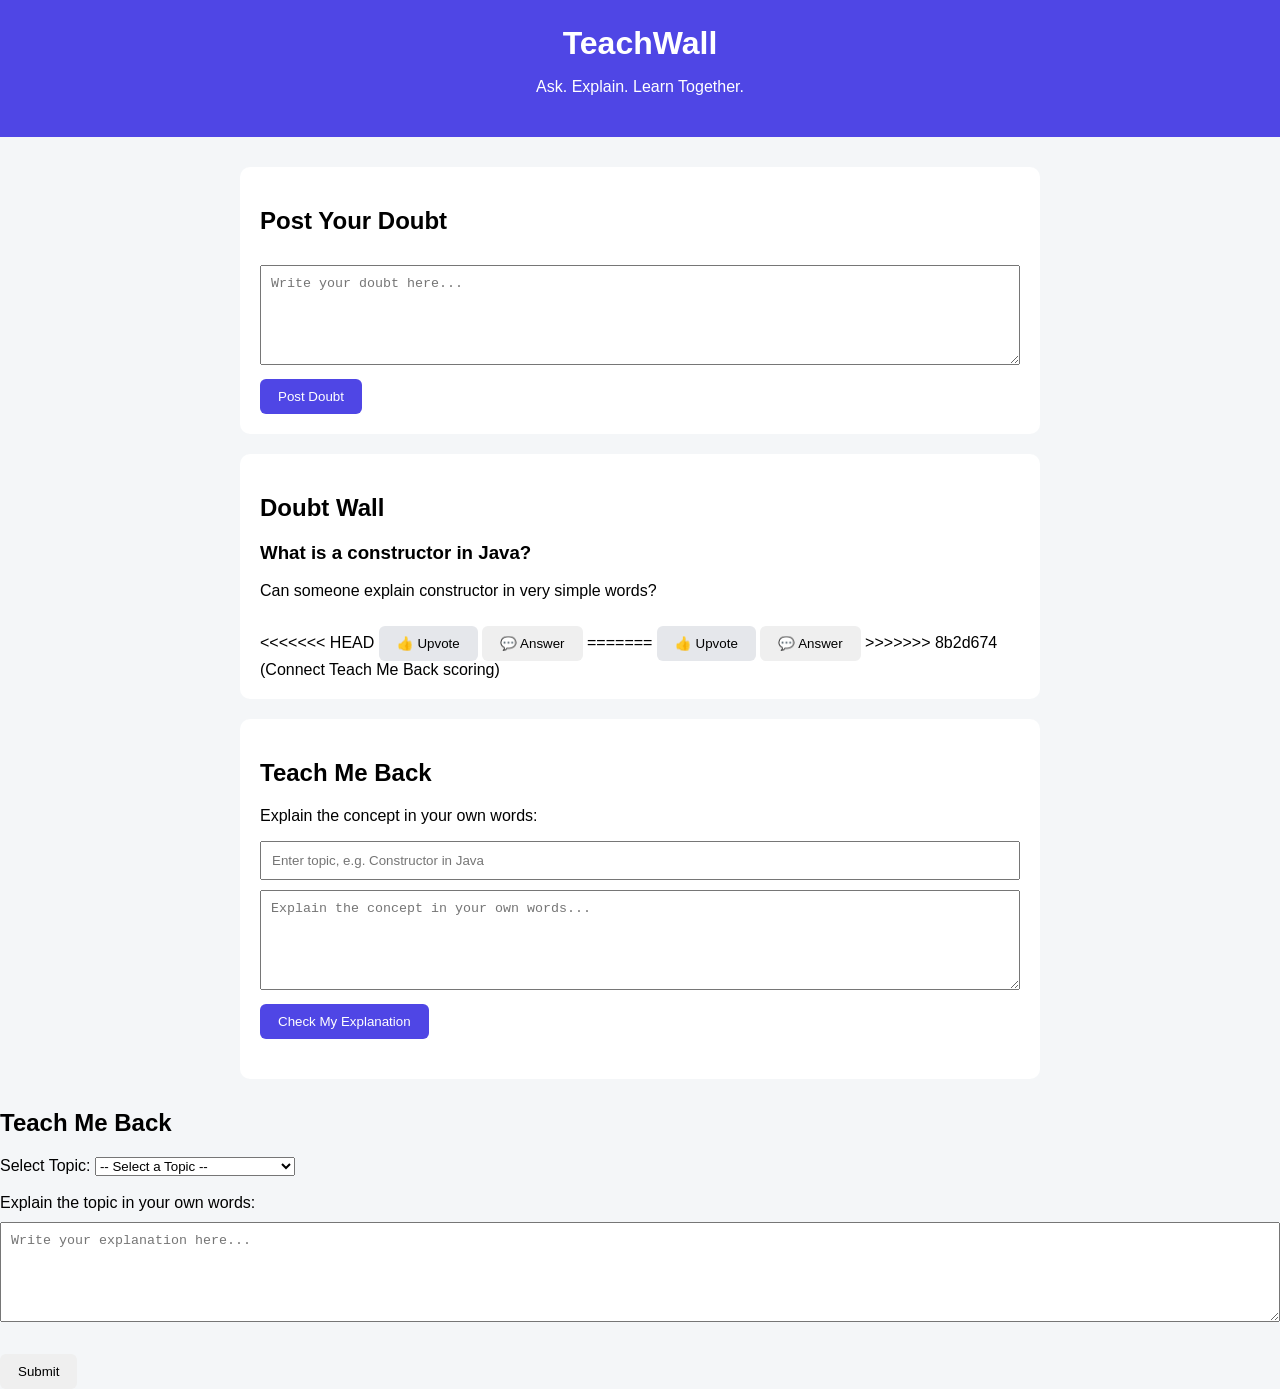
==== index.html @ 350b1da8 "Connect Teach Me Back scoring" ====
<!DOCTYPE html>
<html lang="en">

<head>
    <meta charset="UTF-8">
    <meta name="viewport" content="width=device-width, initial-scale=1.0">

    <title>TeachWall</title>

    <style>
        body {
            font-family: Arial, sans-serif;
            background: #f4f6f8;
            margin: 0;
            padding: 0;
        }

        header {
            background: #4f46e5;
            color: white;
            text-align: center;
            padding: 25px;
        }

        header h1 {
            margin: 0;
        }

        .container {
            width: 80%;
            max-width: 800px;
            margin: 30px auto;
        }

        .card {
            background: white;
            padding: 20px;
            margin-bottom: 20px;
            border-radius: 10px;
        }

        textarea {
            width: 100%;
            height: 100px;
            padding: 10px;
            box-sizing: border-box;
            margin-top: 10px;
        }

        button {
            padding: 10px 18px;
            margin-top: 10px;
            border: none;
            border-radius: 6px;
            cursor: pointer;
        }

        .post-btn {
            background: #4f46e5;
            color: white;
        }

        .upvote {
            background: #e5e7eb;
        }
    </style>
</head>

<body>

    <!-- Header -->
    <header>
        <h1>TeachWall</h1>
        <p>Ask. Explain. Learn Together.</p>
    </header>


    <!-- Main Container -->
    <div class="container">

        <!-- Post Doubt Card -->
        <div class="card">

            <h2>Post Your Doubt</h2>

            <textarea
                placeholder="Write your doubt here..."
            ></textarea>

            <br>

            <button class="post-btn">
                Post Doubt
            </button>

        </div>


        <!-- Doubt Wall -->
        <div class="card">

            <h2>Doubt Wall</h2>

            <h3>What is a constructor in Java?</h3>

            <p>
                Can someone explain constructor in very simple words?
            </p>

<<<<<<< HEAD
            <button class="upvote">👍 Upvote</button>
            <button class="answer-btn">💬 Answer</button>
=======
            <button class="upvote">
                👍 Upvote
            </button>

            <button>
                💬 Answer
            </button>

>>>>>>> 8b2d674 (Connect Teach Me Back scoring)
        </div>
<!-- Teach Me Back -->
        <div class="card">

            <h2>Teach Me Back</h2>

            <p>Explain the concept in your own words:</p>

            <input
                type="text"
                id="topicInput"
                placeholder="Enter topic, e.g. Constructor in Java"
                style="width: 100%; padding: 10px; box-sizing: border-box;"
            >

            <textarea
                id="explanationInput"
                placeholder="Explain the concept in your own words..."
            ></textarea>

            <button class="post-btn" id="checkExplanation">
                Check My Explanation
            </button>

            <div id="scoreResult" style="margin-top: 20px;"></div>

        </div>
    </div>


    <!-- JavaScript -->
    <script>

        // Get HTML elements
        const textarea = document.querySelector("textarea");
        const postButton = document.querySelector(".post-btn");
        const container = document.querySelector(".container");


        // When Post Doubt button is clicked
        postButton.addEventListener("click", function () {

            // Get doubt text
            const doubt = textarea.value.trim();


            // Check if doubt is empty
            if (doubt === "") {

                alert("Please write your doubt first!");

                return;
            }


            // Send doubt to backend
            fetch("http://localhost:5000/api/posts", {

                method: "POST",

                headers: {
                    "Content-Type": "application/json"
                },

                body: JSON.stringify({

                    title: doubt,

                    description: doubt,

                    subject: "General",

                    author: "Student"

                })

            })


            // Convert backend response to JSON
            .then(response => response.json())


            // When backend responds
            .then(data => {

                console.log("Backend response:", data);


                // Create new doubt card
                const newCard = document.createElement("div");

                newCard.className = "card";


                // Put doubt inside card
                newCard.innerHTML = `

                    <h3>${doubt}</h3>

                    <p>
                        Can someone explain this in very simple words?
                    </p>

                    <button class="upvote">
                        👍 Upvote
                    </button>

                    <button>
                        💬 Answer
                    </button>

                `;


                // Add new card to page
                container.appendChild(newCard);


                // Clear textarea
                textarea.value = "";


                // Success message
                alert("Doubt posted successfully!");

            })


            // If something goes wrong
            .catch(error => {

                console.error("Error:", error);

                alert("Something went wrong!");

            });

        });

    
    // Teach Me Back scoring

const topicInput = document.getElementById("topicInput");
const explanationInput = document.getElementById("explanationInput");
const checkExplanation = document.getElementById("checkExplanation");
const scoreResult = document.getElementById("scoreResult");

checkExplanation.addEventListener("click", function () {

    const topic = topicInput.value.trim();
    const explanation = explanationInput.value.trim();

    if (topic === "" || explanation === "") {
        alert("Please enter topic and explanation!");
        return;
    }

    fetch("http://localhost:5000/api/teachback", {
        method: "POST",
        headers: {
            "Content-Type": "application/json"
        },
        body: JSON.stringify({
            topic: topic,
            text: explanation
        })
    })
    .then(response => response.json())
    .then(data => {

    newCard.innerHTML = `
        <h3>${doubt}</h3>
        <p>Can someone explain this in very simple words?</p>
        <button class="upvote">👍 Upvote</button>
        <button class="answer-btn">💬 Answer</button>
    `;

    container.appendChild(newCard);
    const upvoteButton = newCard.querySelector(".upvote");
let votes = 0;

upvoteButton.addEventListener("click", function () {
    votes++;
    upvoteButton.innerText = "👍 Upvote " + votes;
});

    })
    .catch(error => {

        console.error("Error:", error);

        scoreResult.innerHTML = `
            <p style="color:red;">
                Unable to check explanation. Please make sure backend is running.
            </p>
        `;

    });

});
container.addEventListener("click", function (event) {
    if (event.target.classList.contains("answer-btn")) {

        const answerBox = document.createElement("textarea");
        answerBox.placeholder = "Write your answer here...";

        const submitAnswer = document.createElement("button");
        submitAnswer.innerText = "Submit Answer";

        event.target.parentElement.appendChild(answerBox);

        submitAnswer.addEventListener("click", function () {
            const answer = answerBox.value.trim();

            if (answer !== "") {
                const answerText = document.createElement("p");
                answerText.innerText = "Answer: " + answer;

                event.target.parentElement.appendChild(answerText);

                answerBox.remove();
                submitAnswer.remove();
            }
        });
    }
});
</script>

<section id="teach-me-back">
    <h2>Teach Me Back</h2>

    <label for="topic">Select Topic:</label>

    <select id="topic">
        <option value="">-- Select a Topic --</option>
        <option value="data-structures">Data Structures</option>
        <option value="ai">Artificial Intelligence</option>
        <option value="oops">Object Oriented Programming</option>
        <option value="dbms">DBMS</option>
    </select>

    <br><br>

    <label for="explanation">Explain the topic in your own words:</label>

    <br>

    <textarea id="explanation"
              rows="8"
              cols="50"
              placeholder="Write your explanation here..."></textarea>

    <br><br>

    <button onclick="submitExplanation()">Submit</button>

    <div id="result" style="display:none;">
        <h3>Result</h3>
        <p id="score"></p>

        <h3>Feedback</h3>
        <p id="feedback"></p>
    </div>

</section>

</body>

</html>
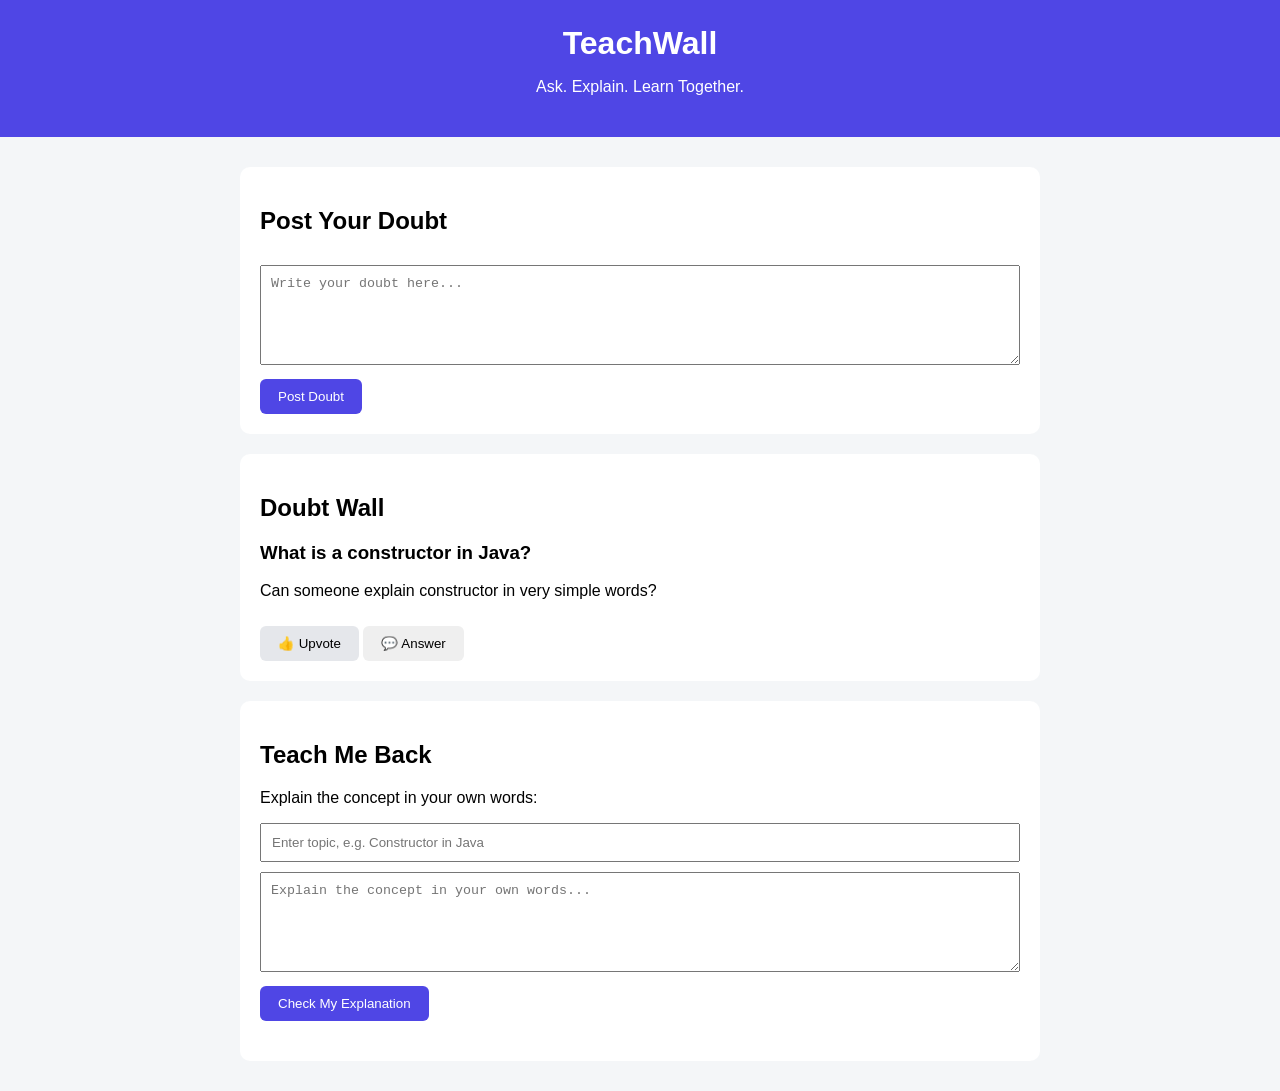
==== commit cf08f1b5: "Update Teach Me Back scoring" ====
--- a/index.html
+++ b/index.html
@@ -107,19 +107,8 @@
                 Can someone explain constructor in very simple words?
             </p>
 
-<<<<<<< HEAD
             <button class="upvote">👍 Upvote</button>
             <button class="answer-btn">💬 Answer</button>
-=======
-            <button class="upvote">
-                👍 Upvote
-            </button>
-
-            <button>
-                💬 Answer
-            </button>
-
->>>>>>> 8b2d674 (Connect Teach Me Back scoring)
         </div>
 <!-- Teach Me Back -->
         <div class="card">
@@ -290,22 +279,18 @@
     })
     .then(response => response.json())
     .then(data => {
-
-    newCard.innerHTML = `
-        <h3>${doubt}</h3>
-        <p>Can someone explain this in very simple words?</p>
-        <button class="upvote">👍 Upvote</button>
-        <button class="answer-btn">💬 Answer</button>
-    `;
-
-    container.appendChild(newCard);
-    const upvoteButton = newCard.querySelector(".upvote");
-let votes = 0;
-
-upvoteButton.addEventListener("click", function () {
-    votes++;
-    upvoteButton.innerText = "👍 Upvote " + votes;
-});
+        scoreResult.innerHTML = `
+    <h3>Result</h3>
+    <p><strong>Score:</strong> ${data.score}</p>
+    <p><strong>Level:</strong> ${data.level}</p>
+    <p><strong>Feedback:</strong> ${data.feedback}</p>
+`;
+
+    
+        
+    
+
+    
 
     })
     .catch(error => {
@@ -349,43 +334,8 @@
 });
 </script>
 
-<section id="teach-me-back">
-    <h2>Teach Me Back</h2>
-
-    <label for="topic">Select Topic:</label>
-
-    <select id="topic">
-        <option value="">-- Select a Topic --</option>
-        <option value="data-structures">Data Structures</option>
-        <option value="ai">Artificial Intelligence</option>
-        <option value="oops">Object Oriented Programming</option>
-        <option value="dbms">DBMS</option>
-    </select>
-
-    <br><br>
-
-    <label for="explanation">Explain the topic in your own words:</label>
-
-    <br>
-
-    <textarea id="explanation"
-              rows="8"
-              cols="50"
-              placeholder="Write your explanation here..."></textarea>
-
-    <br><br>
-
-    <button onclick="submitExplanation()">Submit</button>
-
-    <div id="result" style="display:none;">
-        <h3>Result</h3>
-        <p id="score"></p>
-
-        <h3>Feedback</h3>
-        <p id="feedback"></p>
-    </div>
-
-</section>
+
+
 
 </body>
 
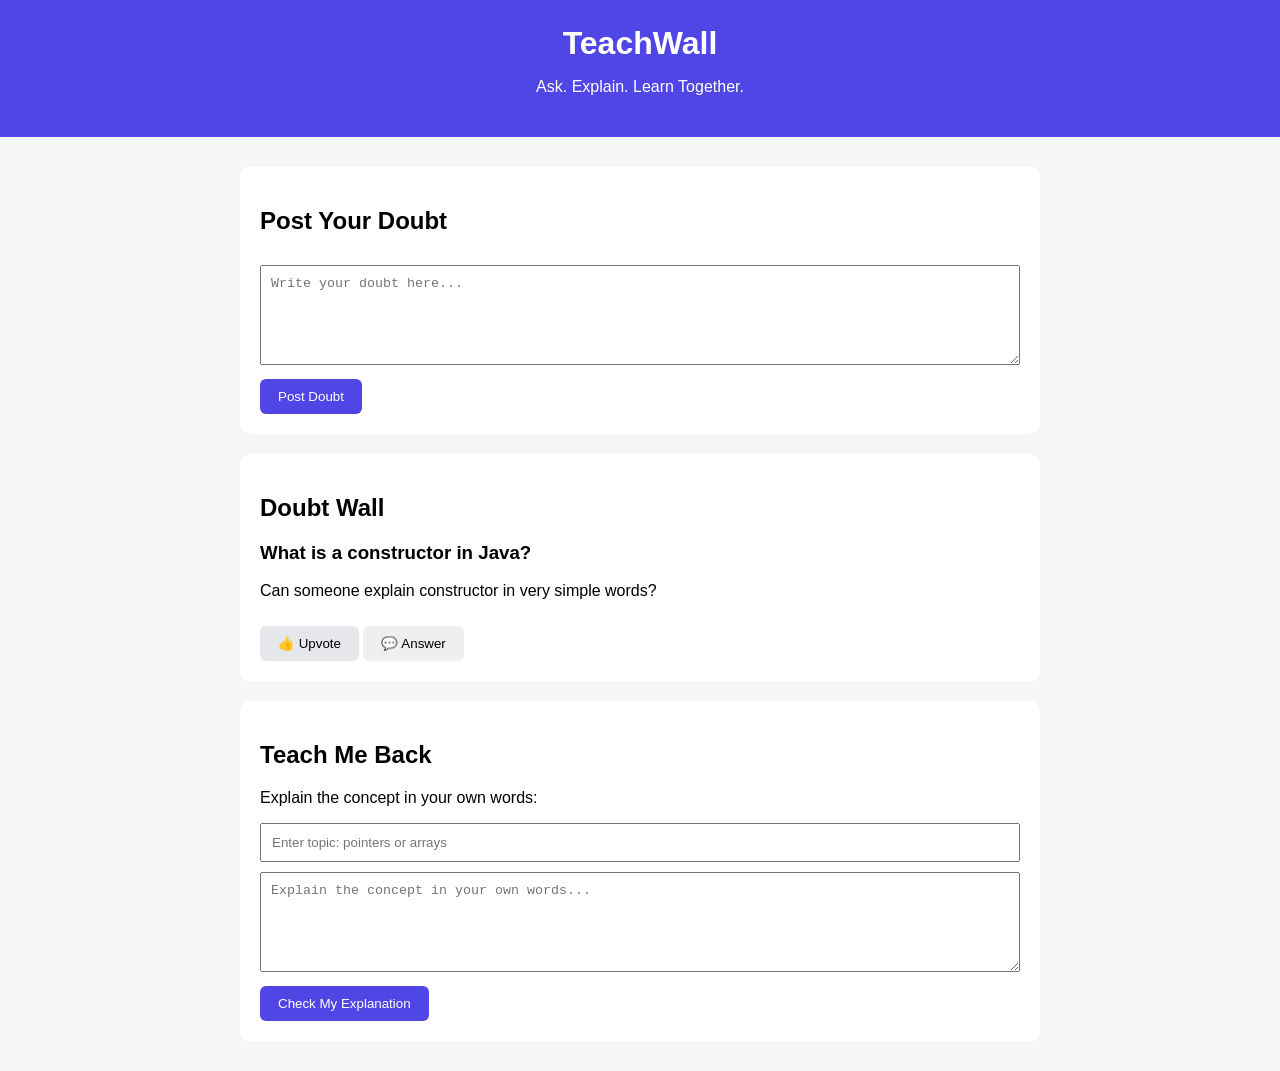
==== commit b2147b18: "Prepare Teach Me Back for deployment" ====
--- a/index.html
+++ b/index.html
@@ -63,6 +63,80 @@
         .upvote {
             background: #e5e7eb;
         }
+
+        .result-panel {
+            display: none;
+            margin-top: 22px;
+            padding: 20px;
+            border: 1px solid #dbe3f0;
+            border-radius: 14px;
+            background: linear-gradient(135deg, #f8fbff, #eef4ff);
+            box-shadow: 0 8px 24px rgba(30, 64, 175, 0.08);
+        }
+
+        .result-panel.visible {
+            display: block;
+            animation: result-enter 0.3s ease-out;
+        }
+
+        .result-label {
+            margin: 0 0 8px;
+            color: #4f46e5;
+            font-size: 0.78rem;
+            font-weight: 700;
+            letter-spacing: 0.08em;
+            text-transform: uppercase;
+        }
+
+        .result-panel h3 {
+            margin: 0;
+            color: #172554;
+        }
+
+        .score-summary {
+            display: flex;
+            align-items: center;
+            gap: 14px;
+            margin: 14px 0 4px;
+        }
+
+        .score-value {
+            color: #172554;
+            font-size: 1.25rem;
+            font-weight: 700;
+        }
+
+        .star-rating {
+            color: #f59e0b;
+            font-size: 1.4rem;
+            letter-spacing: 0.08em;
+        }
+
+        .star-rating .empty-star {
+            color: #cbd5e1;
+        }
+
+        .result-panel p {
+            margin: 12px 0 0;
+            color: #334155;
+            line-height: 1.7;
+            white-space: pre-wrap;
+        }
+
+        .result-panel.error {
+            border-color: #fecaca;
+            background: #fff7f7;
+        }
+
+        .result-panel.error .result-label,
+        .result-panel.error p {
+            color: #b91c1c;
+        }
+
+        @keyframes result-enter {
+            from { opacity: 0; transform: translateY(8px); }
+            to { opacity: 1; transform: translateY(0); }
+        }
     </style>
 </head>
 
@@ -120,20 +194,27 @@
             <input
                 type="text"
                 id="topicInput"
-                placeholder="Enter topic, e.g. Constructor in Java"
+                placeholder="Enter topic: pointers or arrays"
                 style="width: 100%; padding: 10px; box-sizing: border-box;"
             >
 
-            <textarea
-                id="explanationInput"
-                placeholder="Explain the concept in your own words..."
-            ></textarea>
+          
+    
+    <textarea
+    id="explanationInput"
+    placeholder="Explain the concept in your own words..."
+    onpaste="return false"
+    oncopy="return false"
+    oncut="return false"
+    oncontextmenu="return false"
+    onkeydown="if ((event.ctrlKey || event.metaKey) && ['v','c','x'].includes(event.key.toLowerCase())) event.preventDefault();">
+</textarea>
 
             <button class="post-btn" id="checkExplanation">
                 Check My Explanation
             </button>
 
-            <div id="scoreResult" style="margin-top: 20px;"></div>
+            <div id="scoreResult" class="result-panel" aria-live="polite"></div>
 
         </div>
     </div>
@@ -165,7 +246,7 @@
 
 
             // Send doubt to backend
-            fetch("http://localhost:5000/api/posts", {
+            fetch("/api/posts", {
 
                 method: "POST",
 
@@ -257,7 +338,54 @@
 const checkExplanation = document.getElementById("checkExplanation");
 const scoreResult = document.getElementById("scoreResult");
 
-checkExplanation.addEventListener("click", function () {
+    async function sendMessage(message) {
+        const response = await fetch("https://thekartik7.runasp.net/api/Chat", {
+            method: "POST",
+            headers: {
+                "accept": "text/plain",
+                "Content-Type": "application/json"
+            },
+            body: JSON.stringify({
+                message: `${message}\nValidate this Answer.`
+            })
+        });
+
+        if (!response.ok) {
+            throw new Error(`HTTP error: ${response.status}`);
+        }
+
+        const result = await response.text();
+
+        try {
+            const data = JSON.parse(result);
+            return data.reply || result;
+        } catch {
+            return result;
+        }
+    }
+
+    async function getScore(topic, explanation) {
+        const response = await fetch("/api/teachback", {
+            method: "POST",
+            headers: {
+                "Content-Type": "application/json"
+            },
+            body: JSON.stringify({
+                topic: topic,
+                text: explanation
+            })
+        });
+
+        if (!response.ok) {
+            throw new Error(`Score error: ${response.status}`);
+        }
+
+        const score = await response.json();
+
+        return typeof score.score === "number" ? score : null;
+    }
+
+    checkExplanation.addEventListener("click", async function () {
 
     const topic = topicInput.value.trim();
     const explanation = explanationInput.value.trim();
@@ -267,43 +395,67 @@
         return;
     }
 
-    fetch("http://localhost:5000/api/teachback", {
-        method: "POST",
-        headers: {
-            "Content-Type": "application/json"
-        },
-        body: JSON.stringify({
-            topic: topic,
-            text: explanation
-        })
-    })
-    .then(response => response.json())
-    .then(data => {
+    checkExplanation.disabled = true;
+    checkExplanation.textContent = "Checking...";
+    scoreResult.className = "result-panel visible";
+    scoreResult.innerHTML = `
+        <p class="result-label">Reviewing your explanation</p>
+        <p>Comparing your answer with the key ideas...</p>
+    `;
+
+    try {
+        const [chatResponse, scoreResponse] = await Promise.allSettled([
+            sendMessage(`Topic: ${topic}\nExplanation: ${explanation}`),
+            getScore(topic, explanation)
+        ]);
+
+        if (scoreResponse.status === "rejected") {
+            console.error("Local scoring error:", scoreResponse.reason);
+        }
+
+        const score = scoreResponse.status === "fulfilled" ? scoreResponse.value : null;
+        const scoreMarkup = score
+            ? (() => {
+                const filledStars = Math.round(score.score / 20);
+                const stars = "★".repeat(filledStars) + "☆".repeat(5 - filledStars);
+                return `
+                    <div class="score-summary">
+                        <span class="score-value">${score.score}/100</span>
+                        <span class="star-rating" aria-label="${filledStars} out of 5 stars">
+                            ${stars.slice(0, filledStars)}<span class="empty-star">${stars.slice(filledStars)}</span>
+                        </span>
+                    </div>
+                    <p><strong>${score.level}</strong></p>
+                    <p>${score.feedback}</p>
+                `;
+            })()
+            : "";
+
+        scoreResult.className = "result-panel visible";
         scoreResult.innerHTML = `
-    <h3>Result</h3>
-    <p><strong>Score:</strong> ${data.score}</p>
-    <p><strong>Level:</strong> ${data.level}</p>
-    <p><strong>Feedback:</strong> ${data.feedback}</p>
-`;
-
-    
-        
-    
-
-    
-
-    })
-    .catch(error => {
+            <p class="result-label">Teach Me Back</p>
+            <h3>Your result</h3>
+            ${scoreMarkup}
+        `;
+        if (chatResponse.status === "fulfilled") {
+            const resultText = document.createElement("p");
+            resultText.textContent = chatResponse.value;
+            scoreResult.appendChild(resultText);
+        }
+    } catch (error) {
 
         console.error("Error:", error);
 
+        scoreResult.className = "result-panel visible error";
         scoreResult.innerHTML = `
-            <p style="color:red;">
-                Unable to check explanation. Please make sure backend is running.
-            </p>
+            <p class="result-label">Something went wrong</p>
+            <p>${error.message}</p>
         `;
-
-    });
+    } finally {
+        checkExplanation.disabled = false;
+        checkExplanation.textContent = "Check My Explanation";
+    }
+
 
 });
 container.addEventListener("click", function (event) {
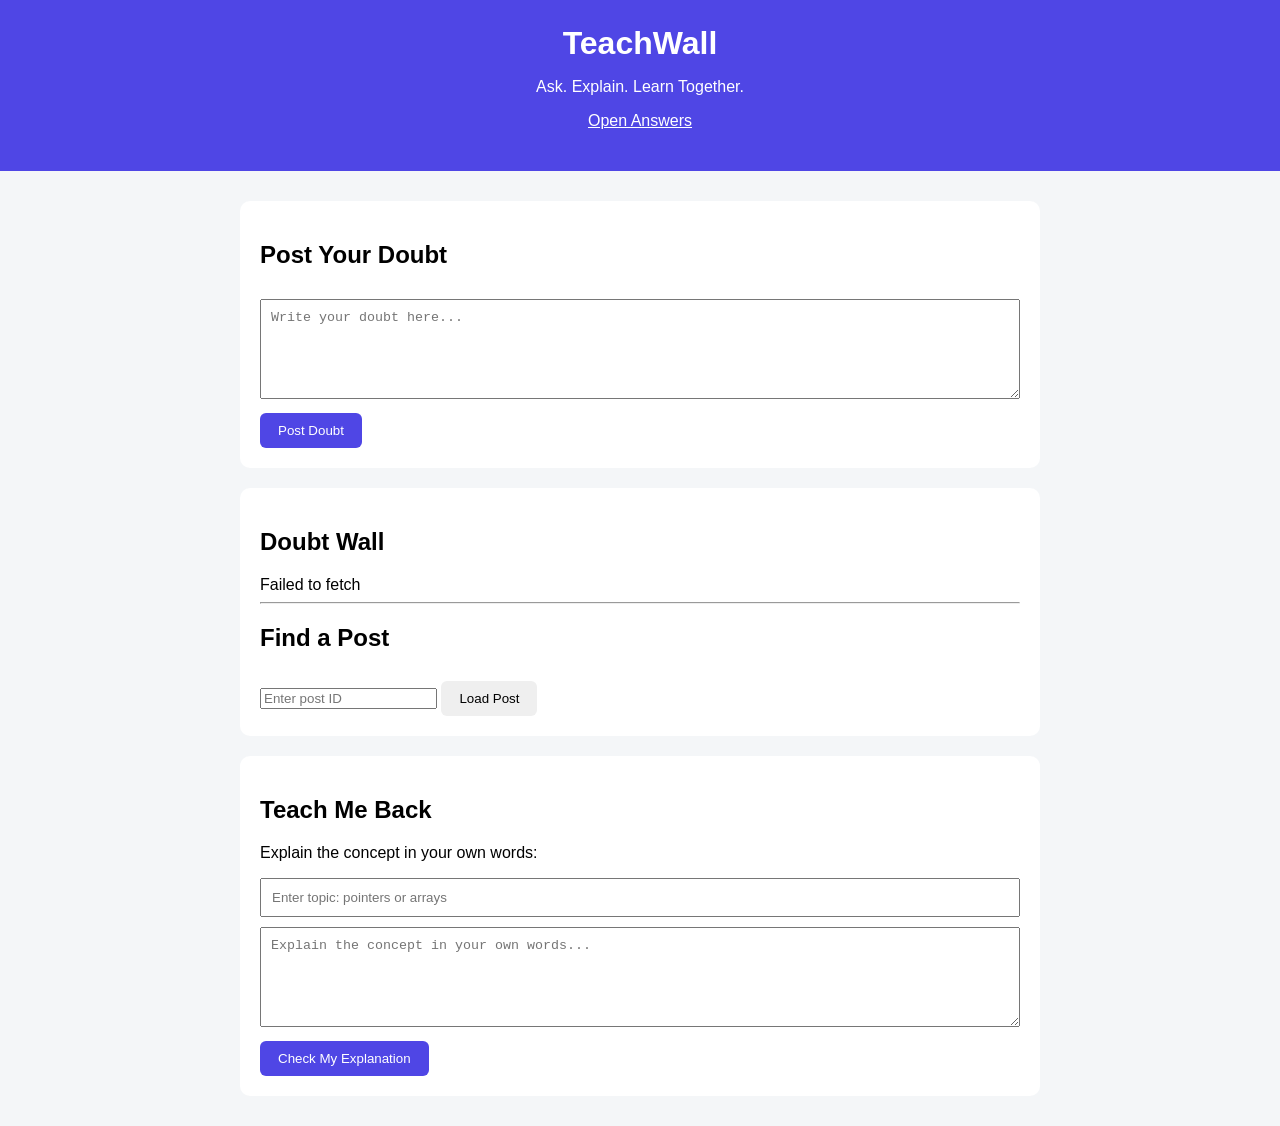
==== commit 07dfa15a: "Post , upvotes logic added" ====
--- a/index.html
+++ b/index.html
@@ -146,6 +146,7 @@
     <header>
         <h1>TeachWall</h1>
         <p>Ask. Explain. Learn Together.</p>
+        <p><a href="/answers.html" style="color: white;">Open Answers</a></p>
     </header>
 
 
@@ -171,18 +172,16 @@
 
 
         <!-- Doubt Wall -->
-        <div class="card">
+        <div class="card" id="doubtWall">
 
             <h2>Doubt Wall</h2>
-
-            <h3>What is a constructor in Java?</h3>
-
-            <p>
-                Can someone explain constructor in very simple words?
-            </p>
-
-            <button class="upvote">👍 Upvote</button>
-            <button class="answer-btn">💬 Answer</button>
+            <div id="postsList" aria-live="polite">Loading posts...</div>
+
+            <hr>
+            <h2>Find a Post</h2>
+            <input id="postLookupId" type="number" min="0" placeholder="Enter post ID">
+            <button id="loadPost" type="button">Load Post</button>
+            <div id="singlePost" aria-live="polite"></div>
         </div>
 <!-- Teach Me Back -->
         <div class="card">
@@ -222,11 +221,169 @@
 
     <!-- JavaScript -->
     <script>
+        const API_BASE_URL = "https://thekartik7.runasp.net/api";
 
         // Get HTML elements
         const textarea = document.querySelector("textarea");
         const postButton = document.querySelector(".post-btn");
         const container = document.querySelector(".container");
+        const postsList = document.getElementById("postsList");
+        const loadPostButton = document.getElementById("loadPost");
+        const singlePost = document.getElementById("singlePost");
+
+        loadPostButton.addEventListener("click", async () => {
+            const postId = Number(document.getElementById("postLookupId").value);
+            if (!Number.isInteger(postId) || postId < 0) {
+                singlePost.textContent = "Enter a valid post ID first.";
+                return;
+            }
+
+            loadPostButton.disabled = true;
+            singlePost.textContent = "Loading post...";
+
+            try {
+                const response = await fetch(`${API_BASE_URL}/posts/${postId}`);
+                const responseText = await response.text();
+                let responseBody;
+                try {
+                    responseBody = JSON.parse(responseText);
+                } catch {
+                    responseBody = responseText;
+                }
+
+                if (!response.ok) {
+                    throw new Error(responseBody.message || `Unable to load the post (HTTP ${response.status}).`);
+                }
+
+                const post = responseBody.post || responseBody;
+                singlePost.textContent = "";
+                const title = document.createElement("h3");
+                title.textContent = post.title || "Untitled post";
+                const description = document.createElement("p");
+                description.textContent = post.description || "";
+                const details = document.createElement("p");
+                details.textContent = `Post ID: ${post.id ?? postId} | Subject: ${post.subject || "General"} | Author: ${post.author || "Anonymous"}`;
+                singlePost.append(title, description, details);
+            } catch (error) {
+                singlePost.textContent = error.message;
+            } finally {
+                loadPostButton.disabled = false;
+            }
+        });
+
+        function renderPosts(data) {
+            const posts = Array.isArray(data)
+                ? data
+                : data.posts || data.items || data.data || [];
+
+            postsList.textContent = "";
+            if (!Array.isArray(posts) || posts.length === 0) {
+                postsList.textContent = "No posts found.";
+                return;
+            }
+
+            posts.forEach(post => {
+                const postItem = document.createElement("article");
+                postItem.className = "post-item";
+
+                const title = document.createElement("h3");
+                title.textContent = post.title || "Untitled post";
+
+                const description = document.createElement("p");
+                description.textContent = post.description || "";
+
+                const details = document.createElement("p");
+                details.textContent = `Post ID: ${post.id ?? "-"} | Subject: ${post.subject || "General"} | Author: ${post.author || "Anonymous"}`;
+
+                const answerButton = document.createElement("button");
+                answerButton.className = "answer-btn";
+                answerButton.textContent = "💬 Answer";
+                answerButton.dataset.postId = post.id ?? "";
+
+                const upvoteButton = document.createElement("button");
+                upvoteButton.className = "upvote post-action";
+                upvoteButton.textContent = `👍 Upvote (${post.upvotes ?? 0})`;
+                upvoteButton.dataset.postId = post.id ?? "";
+
+                const deleteButton = document.createElement("button");
+                deleteButton.className = "delete-post post-action";
+                deleteButton.textContent = "🗑 Delete";
+                deleteButton.dataset.postId = post.id ?? "";
+
+                upvoteButton.addEventListener("click", async () => {
+                    upvoteButton.disabled = true;
+                    try {
+                        const response = await fetch(`${API_BASE_URL}/upvotes`, {
+                            method: "POST",
+                            headers: { "Content-Type": "application/json" },
+                            body: JSON.stringify({ postId: Number(post.id) })
+                        });
+
+                        if (!response.ok) {
+                            const errorBody = await response.json().catch(() => ({}));
+                            throw new Error(errorBody.message || `Unable to upvote the post (HTTP ${response.status}).`);
+                        }
+
+                        const currentUpvotes = Number(post.upvotes || 0) + 1;
+                        post.upvotes = currentUpvotes;
+                        upvoteButton.textContent = `👍 Upvote (${currentUpvotes})`;
+                    } catch (error) {
+                        alert(error.message);
+                    } finally {
+                        upvoteButton.disabled = false;
+                    }
+                });
+
+                deleteButton.addEventListener("click", async () => {
+                    if (!confirm(`Delete post ${post.id}?`)) {
+                        return;
+                    }
+
+                    deleteButton.disabled = true;
+                    try {
+                        const response = await fetch(`${API_BASE_URL}/posts/${Number(post.id)}`, {
+                            method: "DELETE"
+                        });
+
+                        if (!response.ok) {
+                            const errorBody = await response.json().catch(() => ({}));
+                            throw new Error(errorBody.message || `Unable to delete the post (HTTP ${response.status}).`);
+                        }
+
+                        postItem.remove();
+                    } catch (error) {
+                        alert(error.message);
+                        deleteButton.disabled = false;
+                    }
+                });
+
+                postItem.append(title, description, details, upvoteButton, answerButton, deleteButton);
+                postsList.appendChild(postItem);
+            });
+        }
+
+        async function loadPosts() {
+            try {
+                const response = await fetch(`${API_BASE_URL}/posts`);
+                const responseText = await response.text();
+                let responseBody;
+                try {
+                    responseBody = JSON.parse(responseText);
+                } catch {
+                    responseBody = responseText;
+                }
+
+                if (!response.ok) {
+                    throw new Error(responseBody.message || `Unable to load posts (HTTP ${response.status}).`);
+                }
+
+                renderPosts(responseBody);
+            } catch (error) {
+                postsList.textContent = error.message;
+            }
+        }
+
+        loadPosts();
 
 
         // When Post Doubt button is clicked
@@ -246,7 +403,7 @@
 
 
             // Send doubt to backend
-            fetch("/api/posts", {
+            fetch(`${API_BASE_URL}/posts`, {
 
                 method: "POST",
 
@@ -269,8 +426,22 @@
             })
 
 
-            // Convert backend response to JSON
-            .then(response => response.json())
+            // Read either JSON or plain-text API responses
+            .then(async response => {
+                const responseText = await response.text();
+                let data;
+                try {
+                    data = JSON.parse(responseText);
+                } catch {
+                    data = { message: responseText };
+                }
+
+                if (!response.ok) {
+                    throw new Error(data.message || `Unable to create the post (HTTP ${response.status}).`);
+                }
+
+                return data;
+            })
 
 
             // When backend responds
@@ -298,15 +469,18 @@
                         👍 Upvote
                     </button>
 
-                    <button>
+                    <button class="answer-btn">
                         💬 Answer
                     </button>
 
                 `;
 
 
-                // Add new card to page
-                container.appendChild(newCard);
+                // Add new card to the Doubt Wall
+                if (postsList.textContent === "Loading posts..." || postsList.textContent === "No posts found.") {
+                    postsList.textContent = "";
+                }
+                postsList.prepend(newCard);
 
 
                 // Clear textarea
@@ -365,7 +539,7 @@
     }
 
     async function getScore(topic, explanation) {
-        const response = await fetch("/api/teachback", {
+        const response = await fetch(`${API_BASE_URL}/teachback`, {
             method: "POST",
             headers: {
                 "Content-Type": "application/json"
@@ -385,43 +559,21 @@
         return typeof score.score === "number" ? score : null;
     }
 
-    checkExplanation.addEventListener("click", async function () {
-
-    const topic = topicInput.value.trim();
-    const explanation = explanationInput.value.trim();
-
-    if (topic === "" || explanation === "") {
-        alert("Please enter topic and explanation!");
-        return;
-    }
-
-    checkExplanation.disabled = true;
-    checkExplanation.textContent = "Checking...";
-    scoreResult.className = "result-panel visible";
-    scoreResult.innerHTML = `
-        <p class="result-label">Reviewing your explanation</p>
-        <p>Comparing your answer with the key ideas...</p>
-    `;
-
-    try {
-        const [chatResponse, scoreResponse] = await Promise.allSettled([
-            sendMessage(`Topic: ${topic}\nExplanation: ${explanation}`),
-            getScore(topic, explanation)
-        ]);
-
-        if (scoreResponse.status === "rejected") {
-            console.error("Local scoring error:", scoreResponse.reason);
-        }
-
-        const score = scoreResponse.status === "fulfilled" ? scoreResponse.value : null;
+    function renderTeachBackResult(score, chatText = "") {
         const scoreMarkup = score
             ? (() => {
-                const filledStars = Math.round(score.score / 20);
+                const scoreOutOf10 = typeof score.scoreOutOf10 === "number"
+                    ? score.scoreOutOf10
+                    : score.score / 10;
+                const filledStars = typeof score.starRating === "number"
+                    ? score.starRating
+                    : Math.round(scoreOutOf10 / 2);
                 const stars = "★".repeat(filledStars) + "☆".repeat(5 - filledStars);
                 return `
                     <div class="score-summary">
-                        <span class="score-value">${score.score}/100</span>
-                        <span class="star-rating" aria-label="${filledStars} out of 5 stars">
+                        <span class="score-value">Score: ${scoreOutOf10}/10</span>
+                        <span class="star-rating" aria-label="Rating: ${filledStars} out of 5 stars">
+                            Rating:
                             ${stars.slice(0, filledStars)}<span class="empty-star">${stars.slice(filledStars)}</span>
                         </span>
                     </div>
@@ -437,10 +589,56 @@
             <h3>Your result</h3>
             ${scoreMarkup}
         `;
-        if (chatResponse.status === "fulfilled") {
+
+        if (chatText) {
             const resultText = document.createElement("p");
-            resultText.textContent = chatResponse.value;
+            resultText.textContent = chatText;
             scoreResult.appendChild(resultText);
+        }
+    }
+
+    try {
+        const savedResult = JSON.parse(localStorage.getItem("teachMeBackResult"));
+        if (savedResult?.score) {
+            renderTeachBackResult(savedResult.score, savedResult.chatText);
+        }
+    } catch (error) {
+        localStorage.removeItem("teachMeBackResult");
+    }
+
+    checkExplanation.addEventListener("click", async function () {
+
+    const topic = topicInput.value.trim();
+    const explanation = explanationInput.value.trim();
+
+    if (topic === "" || explanation === "") {
+        alert("Please enter topic and explanation!");
+        return;
+    }
+
+    checkExplanation.disabled = true;
+    checkExplanation.textContent = "Checking...";
+    scoreResult.className = "result-panel visible";
+    scoreResult.innerHTML = `
+        <p class="result-label">Reviewing your explanation</p>
+        <p>Comparing your answer with the key ideas...</p>
+    `;
+
+    try {
+        const [chatResponse, scoreResponse] = await Promise.allSettled([
+            sendMessage(`Topic: ${topic}\nExplanation: ${explanation}`),
+            getScore(topic, explanation)
+        ]);
+
+        if (scoreResponse.status === "rejected") {
+            console.error("Local scoring error:", scoreResponse.reason);
+        }
+
+        const score = scoreResponse.status === "fulfilled" ? scoreResponse.value : null;
+        const chatText = chatResponse.status === "fulfilled" ? chatResponse.value : "";
+        renderTeachBackResult(score, chatText);
+        if (score) {
+            localStorage.setItem("teachMeBackResult", JSON.stringify({ score, chatText }));
         }
     } catch (error) {
 
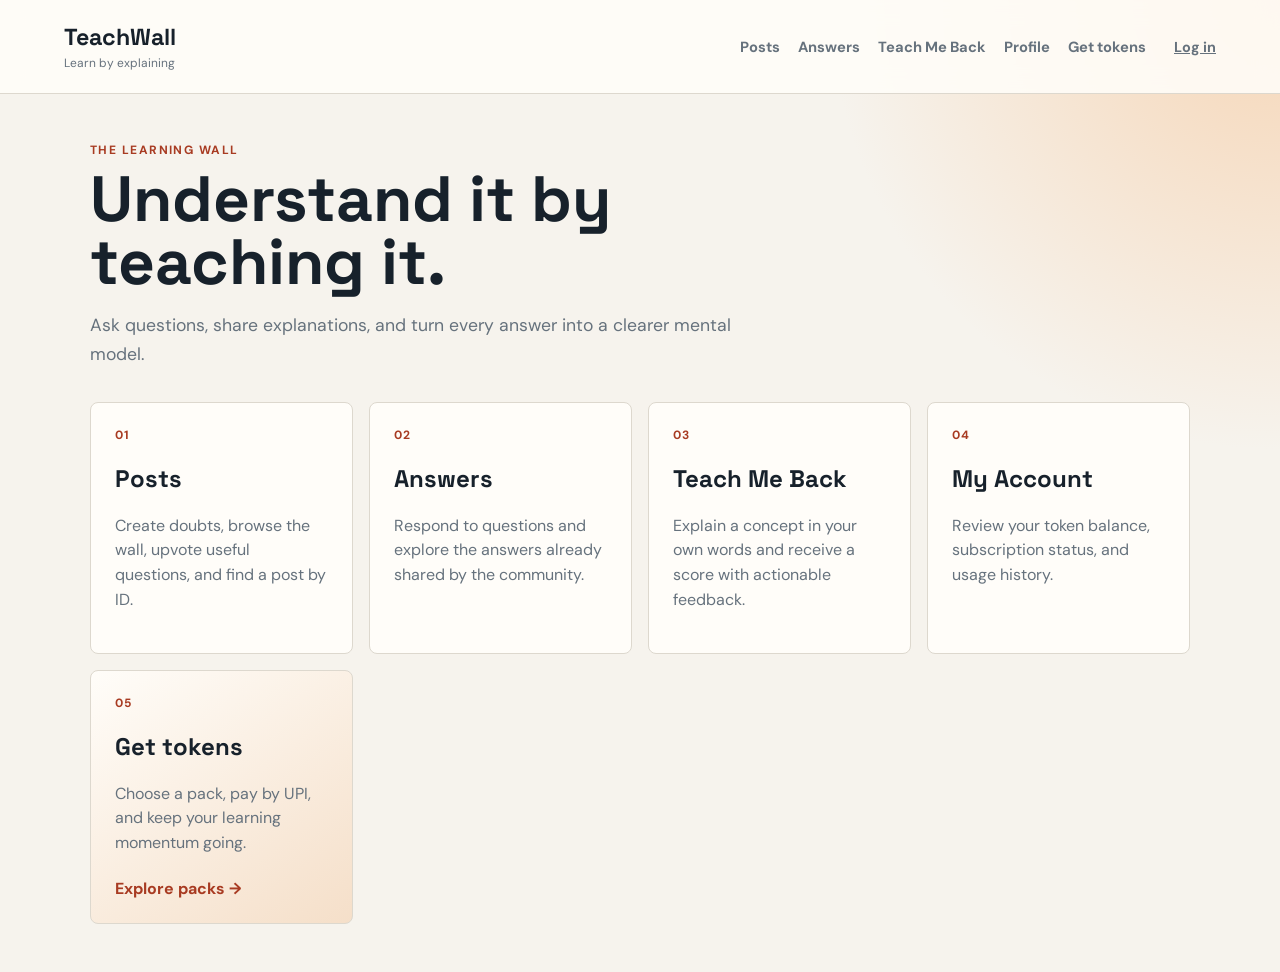
==== commit 8434b82c: "Payment token logic and login based modules added" ====
--- a/index.html
+++ b/index.html
@@ -1,692 +1,11 @@
-<!DOCTYPE html>
-<html lang="en">
-
-<head>
-    <meta charset="UTF-8">
-    <meta name="viewport" content="width=device-width, initial-scale=1.0">
-
-    <title>TeachWall</title>
-
-    <style>
-        body {
-            font-family: Arial, sans-serif;
-            background: #f4f6f8;
-            margin: 0;
-            padding: 0;
-        }
-
-        header {
-            background: #4f46e5;
-            color: white;
-            text-align: center;
-            padding: 25px;
-        }
-
-        header h1 {
-            margin: 0;
-        }
-
-        .container {
-            width: 80%;
-            max-width: 800px;
-            margin: 30px auto;
-        }
-
-        .card {
-            background: white;
-            padding: 20px;
-            margin-bottom: 20px;
-            border-radius: 10px;
-        }
-
-        textarea {
-            width: 100%;
-            height: 100px;
-            padding: 10px;
-            box-sizing: border-box;
-            margin-top: 10px;
-        }
-
-        button {
-            padding: 10px 18px;
-            margin-top: 10px;
-            border: none;
-            border-radius: 6px;
-            cursor: pointer;
-        }
-
-        .post-btn {
-            background: #4f46e5;
-            color: white;
-        }
-
-        .upvote {
-            background: #e5e7eb;
-        }
-
-        .result-panel {
-            display: none;
-            margin-top: 22px;
-            padding: 20px;
-            border: 1px solid #dbe3f0;
-            border-radius: 14px;
-            background: linear-gradient(135deg, #f8fbff, #eef4ff);
-            box-shadow: 0 8px 24px rgba(30, 64, 175, 0.08);
-        }
-
-        .result-panel.visible {
-            display: block;
-            animation: result-enter 0.3s ease-out;
-        }
-
-        .result-label {
-            margin: 0 0 8px;
-            color: #4f46e5;
-            font-size: 0.78rem;
-            font-weight: 700;
-            letter-spacing: 0.08em;
-            text-transform: uppercase;
-        }
-
-        .result-panel h3 {
-            margin: 0;
-            color: #172554;
-        }
-
-        .score-summary {
-            display: flex;
-            align-items: center;
-            gap: 14px;
-            margin: 14px 0 4px;
-        }
-
-        .score-value {
-            color: #172554;
-            font-size: 1.25rem;
-            font-weight: 700;
-        }
-
-        .star-rating {
-            color: #f59e0b;
-            font-size: 1.4rem;
-            letter-spacing: 0.08em;
-        }
-
-        .star-rating .empty-star {
-            color: #cbd5e1;
-        }
-
-        .result-panel p {
-            margin: 12px 0 0;
-            color: #334155;
-            line-height: 1.7;
-            white-space: pre-wrap;
-        }
-
-        .result-panel.error {
-            border-color: #fecaca;
-            background: #fff7f7;
-        }
-
-        .result-panel.error .result-label,
-        .result-panel.error p {
-            color: #b91c1c;
-        }
-
-        @keyframes result-enter {
-            from { opacity: 0; transform: translateY(8px); }
-            to { opacity: 1; transform: translateY(0); }
-        }
-    </style>
-</head>
-
-<body>
-
-    <!-- Header -->
-    <header>
-        <h1>TeachWall</h1>
-        <p>Ask. Explain. Learn Together.</p>
-        <p><a href="/answers.html" style="color: white;">Open Answers</a></p>
-    </header>
-
-
-    <!-- Main Container -->
-    <div class="container">
-
-        <!-- Post Doubt Card -->
-        <div class="card">
-
-            <h2>Post Your Doubt</h2>
-
-            <textarea
-                placeholder="Write your doubt here..."
-            ></textarea>
-
-            <br>
-
-            <button class="post-btn">
-                Post Doubt
-            </button>
-
-        </div>
-
-
-        <!-- Doubt Wall -->
-        <div class="card" id="doubtWall">
-
-            <h2>Doubt Wall</h2>
-            <div id="postsList" aria-live="polite">Loading posts...</div>
-
-            <hr>
-            <h2>Find a Post</h2>
-            <input id="postLookupId" type="number" min="0" placeholder="Enter post ID">
-            <button id="loadPost" type="button">Load Post</button>
-            <div id="singlePost" aria-live="polite"></div>
-        </div>
-<!-- Teach Me Back -->
-        <div class="card">
-
-            <h2>Teach Me Back</h2>
-
-            <p>Explain the concept in your own words:</p>
-
-            <input
-                type="text"
-                id="topicInput"
-                placeholder="Enter topic: pointers or arrays"
-                style="width: 100%; padding: 10px; box-sizing: border-box;"
-            >
-
-          
-    
-    <textarea
-    id="explanationInput"
-    placeholder="Explain the concept in your own words..."
-    onpaste="return false"
-    oncopy="return false"
-    oncut="return false"
-    oncontextmenu="return false"
-    onkeydown="if ((event.ctrlKey || event.metaKey) && ['v','c','x'].includes(event.key.toLowerCase())) event.preventDefault();">
-</textarea>
-
-            <button class="post-btn" id="checkExplanation">
-                Check My Explanation
-            </button>
-
-            <div id="scoreResult" class="result-panel" aria-live="polite"></div>
-
-        </div>
-    </div>
-
-
-    <!-- JavaScript -->
-    <script>
-        const API_BASE_URL = "https://thekartik7.runasp.net/api";
-
-        // Get HTML elements
-        const textarea = document.querySelector("textarea");
-        const postButton = document.querySelector(".post-btn");
-        const container = document.querySelector(".container");
-        const postsList = document.getElementById("postsList");
-        const loadPostButton = document.getElementById("loadPost");
-        const singlePost = document.getElementById("singlePost");
-
-        loadPostButton.addEventListener("click", async () => {
-            const postId = Number(document.getElementById("postLookupId").value);
-            if (!Number.isInteger(postId) || postId < 0) {
-                singlePost.textContent = "Enter a valid post ID first.";
-                return;
-            }
-
-            loadPostButton.disabled = true;
-            singlePost.textContent = "Loading post...";
-
-            try {
-                const response = await fetch(`${API_BASE_URL}/posts/${postId}`);
-                const responseText = await response.text();
-                let responseBody;
-                try {
-                    responseBody = JSON.parse(responseText);
-                } catch {
-                    responseBody = responseText;
-                }
-
-                if (!response.ok) {
-                    throw new Error(responseBody.message || `Unable to load the post (HTTP ${response.status}).`);
-                }
-
-                const post = responseBody.post || responseBody;
-                singlePost.textContent = "";
-                const title = document.createElement("h3");
-                title.textContent = post.title || "Untitled post";
-                const description = document.createElement("p");
-                description.textContent = post.description || "";
-                const details = document.createElement("p");
-                details.textContent = `Post ID: ${post.id ?? postId} | Subject: ${post.subject || "General"} | Author: ${post.author || "Anonymous"}`;
-                singlePost.append(title, description, details);
-            } catch (error) {
-                singlePost.textContent = error.message;
-            } finally {
-                loadPostButton.disabled = false;
-            }
-        });
-
-        function renderPosts(data) {
-            const posts = Array.isArray(data)
-                ? data
-                : data.posts || data.items || data.data || [];
-
-            postsList.textContent = "";
-            if (!Array.isArray(posts) || posts.length === 0) {
-                postsList.textContent = "No posts found.";
-                return;
-            }
-
-            posts.forEach(post => {
-                const postItem = document.createElement("article");
-                postItem.className = "post-item";
-
-                const title = document.createElement("h3");
-                title.textContent = post.title || "Untitled post";
-
-                const description = document.createElement("p");
-                description.textContent = post.description || "";
-
-                const details = document.createElement("p");
-                details.textContent = `Post ID: ${post.id ?? "-"} | Subject: ${post.subject || "General"} | Author: ${post.author || "Anonymous"}`;
-
-                const answerButton = document.createElement("button");
-                answerButton.className = "answer-btn";
-                answerButton.textContent = "💬 Answer";
-                answerButton.dataset.postId = post.id ?? "";
-
-                const upvoteButton = document.createElement("button");
-                upvoteButton.className = "upvote post-action";
-                upvoteButton.textContent = `👍 Upvote (${post.upvotes ?? 0})`;
-                upvoteButton.dataset.postId = post.id ?? "";
-
-                const deleteButton = document.createElement("button");
-                deleteButton.className = "delete-post post-action";
-                deleteButton.textContent = "🗑 Delete";
-                deleteButton.dataset.postId = post.id ?? "";
-
-                upvoteButton.addEventListener("click", async () => {
-                    upvoteButton.disabled = true;
-                    try {
-                        const response = await fetch(`${API_BASE_URL}/upvotes`, {
-                            method: "POST",
-                            headers: { "Content-Type": "application/json" },
-                            body: JSON.stringify({ postId: Number(post.id) })
-                        });
-
-                        if (!response.ok) {
-                            const errorBody = await response.json().catch(() => ({}));
-                            throw new Error(errorBody.message || `Unable to upvote the post (HTTP ${response.status}).`);
-                        }
-
-                        const currentUpvotes = Number(post.upvotes || 0) + 1;
-                        post.upvotes = currentUpvotes;
-                        upvoteButton.textContent = `👍 Upvote (${currentUpvotes})`;
-                    } catch (error) {
-                        alert(error.message);
-                    } finally {
-                        upvoteButton.disabled = false;
-                    }
-                });
-
-                deleteButton.addEventListener("click", async () => {
-                    if (!confirm(`Delete post ${post.id}?`)) {
-                        return;
-                    }
-
-                    deleteButton.disabled = true;
-                    try {
-                        const response = await fetch(`${API_BASE_URL}/posts/${Number(post.id)}`, {
-                            method: "DELETE"
-                        });
-
-                        if (!response.ok) {
-                            const errorBody = await response.json().catch(() => ({}));
-                            throw new Error(errorBody.message || `Unable to delete the post (HTTP ${response.status}).`);
-                        }
-
-                        postItem.remove();
-                    } catch (error) {
-                        alert(error.message);
-                        deleteButton.disabled = false;
-                    }
-                });
-
-                postItem.append(title, description, details, upvoteButton, answerButton, deleteButton);
-                postsList.appendChild(postItem);
-            });
-        }
-
-        async function loadPosts() {
-            try {
-                const response = await fetch(`${API_BASE_URL}/posts`);
-                const responseText = await response.text();
-                let responseBody;
-                try {
-                    responseBody = JSON.parse(responseText);
-                } catch {
-                    responseBody = responseText;
-                }
-
-                if (!response.ok) {
-                    throw new Error(responseBody.message || `Unable to load posts (HTTP ${response.status}).`);
-                }
-
-                renderPosts(responseBody);
-            } catch (error) {
-                postsList.textContent = error.message;
-            }
-        }
-
-        loadPosts();
-
-
-        // When Post Doubt button is clicked
-        postButton.addEventListener("click", function () {
-
-            // Get doubt text
-            const doubt = textarea.value.trim();
-
-
-            // Check if doubt is empty
-            if (doubt === "") {
-
-                alert("Please write your doubt first!");
-
-                return;
-            }
-
-
-            // Send doubt to backend
-            fetch(`${API_BASE_URL}/posts`, {
-
-                method: "POST",
-
-                headers: {
-                    "Content-Type": "application/json"
-                },
-
-                body: JSON.stringify({
-
-                    title: doubt,
-
-                    description: doubt,
-
-                    subject: "General",
-
-                    author: "Student"
-
-                })
-
-            })
-
-
-            // Read either JSON or plain-text API responses
-            .then(async response => {
-                const responseText = await response.text();
-                let data;
-                try {
-                    data = JSON.parse(responseText);
-                } catch {
-                    data = { message: responseText };
-                }
-
-                if (!response.ok) {
-                    throw new Error(data.message || `Unable to create the post (HTTP ${response.status}).`);
-                }
-
-                return data;
-            })
-
-
-            // When backend responds
-            .then(data => {
-
-                console.log("Backend response:", data);
-
-
-                // Create new doubt card
-                const newCard = document.createElement("div");
-
-                newCard.className = "card";
-
-
-                // Put doubt inside card
-                newCard.innerHTML = `
-
-                    <h3>${doubt}</h3>
-
-                    <p>
-                        Can someone explain this in very simple words?
-                    </p>
-
-                    <button class="upvote">
-                        👍 Upvote
-                    </button>
-
-                    <button class="answer-btn">
-                        💬 Answer
-                    </button>
-
-                `;
-
-
-                // Add new card to the Doubt Wall
-                if (postsList.textContent === "Loading posts..." || postsList.textContent === "No posts found.") {
-                    postsList.textContent = "";
-                }
-                postsList.prepend(newCard);
-
-
-                // Clear textarea
-                textarea.value = "";
-
-
-                // Success message
-                alert("Doubt posted successfully!");
-
-            })
-
-
-            // If something goes wrong
-            .catch(error => {
-
-                console.error("Error:", error);
-
-                alert("Something went wrong!");
-
-            });
-
-        });
-
-    
-    // Teach Me Back scoring
-
-const topicInput = document.getElementById("topicInput");
-const explanationInput = document.getElementById("explanationInput");
-const checkExplanation = document.getElementById("checkExplanation");
-const scoreResult = document.getElementById("scoreResult");
-
-    async function sendMessage(message) {
-        const response = await fetch("https://thekartik7.runasp.net/api/Chat", {
-            method: "POST",
-            headers: {
-                "accept": "text/plain",
-                "Content-Type": "application/json"
-            },
-            body: JSON.stringify({
-                message: `${message}\nValidate this Answer.`
-            })
-        });
-
-        if (!response.ok) {
-            throw new Error(`HTTP error: ${response.status}`);
-        }
-
-        const result = await response.text();
-
-        try {
-            const data = JSON.parse(result);
-            return data.reply || result;
-        } catch {
-            return result;
-        }
-    }
-
-    async function getScore(topic, explanation) {
-        const response = await fetch(`${API_BASE_URL}/teachback`, {
-            method: "POST",
-            headers: {
-                "Content-Type": "application/json"
-            },
-            body: JSON.stringify({
-                topic: topic,
-                text: explanation
-            })
-        });
-
-        if (!response.ok) {
-            throw new Error(`Score error: ${response.status}`);
-        }
-
-        const score = await response.json();
-
-        return typeof score.score === "number" ? score : null;
-    }
-
-    function renderTeachBackResult(score, chatText = "") {
-        const scoreMarkup = score
-            ? (() => {
-                const scoreOutOf10 = typeof score.scoreOutOf10 === "number"
-                    ? score.scoreOutOf10
-                    : score.score / 10;
-                const filledStars = typeof score.starRating === "number"
-                    ? score.starRating
-                    : Math.round(scoreOutOf10 / 2);
-                const stars = "★".repeat(filledStars) + "☆".repeat(5 - filledStars);
-                return `
-                    <div class="score-summary">
-                        <span class="score-value">Score: ${scoreOutOf10}/10</span>
-                        <span class="star-rating" aria-label="Rating: ${filledStars} out of 5 stars">
-                            Rating:
-                            ${stars.slice(0, filledStars)}<span class="empty-star">${stars.slice(filledStars)}</span>
-                        </span>
-                    </div>
-                    <p><strong>${score.level}</strong></p>
-                    <p>${score.feedback}</p>
-                `;
-            })()
-            : "";
-
-        scoreResult.className = "result-panel visible";
-        scoreResult.innerHTML = `
-            <p class="result-label">Teach Me Back</p>
-            <h3>Your result</h3>
-            ${scoreMarkup}
-        `;
-
-        if (chatText) {
-            const resultText = document.createElement("p");
-            resultText.textContent = chatText;
-            scoreResult.appendChild(resultText);
-        }
-    }
-
-    try {
-        const savedResult = JSON.parse(localStorage.getItem("teachMeBackResult"));
-        if (savedResult?.score) {
-            renderTeachBackResult(savedResult.score, savedResult.chatText);
-        }
-    } catch (error) {
-        localStorage.removeItem("teachMeBackResult");
-    }
-
-    checkExplanation.addEventListener("click", async function () {
-
-    const topic = topicInput.value.trim();
-    const explanation = explanationInput.value.trim();
-
-    if (topic === "" || explanation === "") {
-        alert("Please enter topic and explanation!");
-        return;
-    }
-
-    checkExplanation.disabled = true;
-    checkExplanation.textContent = "Checking...";
-    scoreResult.className = "result-panel visible";
-    scoreResult.innerHTML = `
-        <p class="result-label">Reviewing your explanation</p>
-        <p>Comparing your answer with the key ideas...</p>
-    `;
-
-    try {
-        const [chatResponse, scoreResponse] = await Promise.allSettled([
-            sendMessage(`Topic: ${topic}\nExplanation: ${explanation}`),
-            getScore(topic, explanation)
-        ]);
-
-        if (scoreResponse.status === "rejected") {
-            console.error("Local scoring error:", scoreResponse.reason);
-        }
-
-        const score = scoreResponse.status === "fulfilled" ? scoreResponse.value : null;
-        const chatText = chatResponse.status === "fulfilled" ? chatResponse.value : "";
-        renderTeachBackResult(score, chatText);
-        if (score) {
-            localStorage.setItem("teachMeBackResult", JSON.stringify({ score, chatText }));
-        }
-    } catch (error) {
-
-        console.error("Error:", error);
-
-        scoreResult.className = "result-panel visible error";
-        scoreResult.innerHTML = `
-            <p class="result-label">Something went wrong</p>
-            <p>${error.message}</p>
-        `;
-    } finally {
-        checkExplanation.disabled = false;
-        checkExplanation.textContent = "Check My Explanation";
-    }
-
-
-});
-container.addEventListener("click", function (event) {
-    if (event.target.classList.contains("answer-btn")) {
-
-        const answerBox = document.createElement("textarea");
-        answerBox.placeholder = "Write your answer here...";
-
-        const submitAnswer = document.createElement("button");
-        submitAnswer.innerText = "Submit Answer";
-
-        event.target.parentElement.appendChild(answerBox);
-
-        submitAnswer.addEventListener("click", function () {
-            const answer = answerBox.value.trim();
-
-            if (answer !== "") {
-                const answerText = document.createElement("p");
-                answerText.innerText = "Answer: " + answer;
-
-                event.target.parentElement.appendChild(answerText);
-
-                answerBox.remove();
-                submitAnswer.remove();
-            }
-        });
-    }
-});
-</script>
-
-
-
-
-</body>
-
-</html>+<!doctype html>
+<html lang="en"><head><meta charset="UTF-8"><meta name="viewport" content="width=device-width,initial-scale=1"><title>TeachWall</title><link rel="stylesheet" href="styles.css"></head>
+<body><header class="site-header" data-site-header></header><main>
+<section class="intro"><div class="eyebrow">The learning wall</div><h1>Understand it by teaching it.</h1><p>Ask questions, share explanations, and turn every answer into a clearer mental model.</p></section>
+<section class="grid">
+<a class="module" href="posts.html"><div class="eyebrow">01</div><h2>Posts</h2><p>Create doubts, browse the wall, upvote useful questions, and find a post by ID.</p></a>
+<a class="module" href="answers.html"><div class="eyebrow">02</div><h2>Answers</h2><p>Respond to questions and explore the answers already shared by the community.</p></a>
+<a class="module" href="teachback.html"><div class="eyebrow">03</div><h2>Teach Me Back</h2><p>Explain a concept in your own words and receive a score with actionable feedback.</p></a>
+<a class="module" href="profile.html"><div class="eyebrow">04</div><h2>My Account</h2><p>Review your token balance, subscription status, and usage history.</p></a>
+<a class="module payment-module" href="payment.html"><div class="eyebrow">05</div><h2>Get tokens</h2><p>Choose a pack, pay by UPI, and keep your learning momentum going.</p><span class="module-arrow">Explore packs &rarr;</span></a>
+</section></main><script src="app.js"></script><script>renderHeader();</script></body></html>
--- a/styles.css
+++ b/styles.css
@@ -0,0 +1,22 @@
+@import url('https://fonts.googleapis.com/css2?family=DM+Sans:wght@400;500;700&family=Space+Grotesk:wght@500;700&display=swap');
+
+:root { --ink:#17212b; --muted:#66727d; --paper:#f6f3ed; --panel:#fffdf9; --line:#ddd8ce; --accent:#e15b36; --accent-dark:#a83b22; --teal:#147d78; }
+* { box-sizing:border-box; }
+body { margin:0; color:var(--ink); background:radial-gradient(circle at top right,#f6d6b7 0,transparent 28%),var(--paper); font-family:'DM Sans',sans-serif; }
+a { color:inherit; }
+.site-header { display:flex; align-items:center; gap:28px; padding:22px clamp(20px,5vw,70px); border-bottom:1px solid var(--line); background:rgba(255,253,249,.88); backdrop-filter:blur(12px); position:sticky; top:0; z-index:2; }
+.brand { margin-right:auto; display:flex; flex-direction:column; gap:3px; }.brand a { font:700 1.45rem 'Space Grotesk',sans-serif; text-decoration:none; }.brand span { color:var(--muted); font-size:.75rem; }
+nav { display:flex; gap:18px; } nav a { text-decoration:none; color:var(--muted); font-weight:700; font-size:.92rem; } nav a.active,nav a:hover { color:var(--accent-dark); }
+.account { display:flex; gap:12px; align-items:center; color:var(--muted); font-size:.9rem; }.account a { font-weight:700; }.link-button { border:0; background:none; color:var(--accent-dark); cursor:pointer; font:inherit; font-weight:700; }
+main { width:min(1100px,calc(100% - 40px)); margin:48px auto; }.narrow { width:min(680px,calc(100% - 40px)); }
+h1,h2,h3 { font-family:'Space Grotesk',sans-serif; }.eyebrow { color:var(--accent-dark); text-transform:uppercase; letter-spacing:.12em; font-size:.75rem; font-weight:700; }.intro { max-width:680px; margin-bottom:34px; }.intro h1 { font-size:clamp(2.3rem,5vw,4.5rem); line-height:.98; margin:10px 0 18px; }.intro p { color:var(--muted); font-size:1.1rem; line-height:1.6; }
+.grid { display:grid; grid-template-columns:repeat(auto-fit,minmax(220px,1fr)); gap:16px; }.module,.panel,.post-item,.answer-item { background:var(--panel); border:1px solid var(--line); border-radius:8px; padding:24px; }.module { min-height:170px; text-decoration:none; transition:transform .2s,box-shadow .2s; }.module:hover { transform:translateY(-3px); box-shadow:0 12px 28px #74472b1a; }.module p,.muted { color:var(--muted); line-height:1.55; }
+form { display:grid; gap:14px; }label { font-weight:700; font-size:.9rem; }input,textarea,select { width:100%; padding:12px 13px; border:1px solid var(--line); border-radius:5px; background:#fff; font:inherit; color:var(--ink); }textarea { min-height:130px; resize:vertical; }button,.button { display:inline-block; border:0; border-radius:5px; padding:11px 16px; background:var(--accent); color:white; cursor:pointer; font:700 .9rem 'DM Sans',sans-serif; text-decoration:none; }.secondary { background:#e8eee9; color:var(--teal); }.danger { background:#a83b22; }.actions { display:flex; flex-wrap:wrap; gap:8px; margin-top:14px; }button:disabled { opacity:.6; cursor:wait; }
+.post-item,.answer-item { margin-top:14px; }.post-item h3 { margin:0 0 8px; }.post-meta { color:var(--muted); font-size:.86rem; }.message { min-height:24px; margin-top:14px; line-height:1.5; }.success { color:#147d55; }.error { color:#a83b22; }.stats { display:grid; grid-template-columns:repeat(auto-fit,minmax(140px,1fr)); gap:12px; margin:18px 0; }.stat { padding:18px; background:#edf3ee; border-radius:6px; }.stat strong { display:block; font:700 1.5rem 'Space Grotesk'; }.stat span { color:var(--muted); font-size:.82rem; }.table-wrap { overflow:auto; }table { width:100%; border-collapse:collapse; }th,td { text-align:left; padding:12px 8px; border-bottom:1px solid var(--line); white-space:nowrap; }th { color:var(--muted); font-size:.8rem; text-transform:uppercase; }.hidden { display:none; }
+.module-arrow { display:block; margin-top:22px; color:var(--accent-dark); font-weight:700; }.payment-module { background:linear-gradient(145deg,#fffdf9,#f5dfc9); }
+.payment-page main { width:min(1180px,calc(100% - 40px)); }.payment-hero { max-width:760px; padding:28px 0 42px; }.payment-hero h1 { margin:12px 0 18px; font-size:clamp(3rem,7vw,6rem); line-height:.9; letter-spacing:-.03em; }.payment-hero h1 em { color:var(--accent); font-style:normal; }.payment-hero p { max-width:570px; color:var(--muted); font-size:1.1rem; line-height:1.6; }.payment-trust { display:flex; flex-wrap:wrap; gap:9px; margin-top:26px; }.payment-trust span { padding:8px 11px; border:1px solid var(--line); border-radius:99px; color:var(--teal); background:#edf3ee; font-size:.78rem; font-weight:700; }.payment-layout { display:grid; grid-template-columns:minmax(0,1.05fr) minmax(340px,.95fr); gap:18px; align-items:stretch; }.payment-card { border:1px solid var(--line); border-radius:8px; background:var(--panel); padding:clamp(22px,4vw,38px); box-shadow:0 18px 40px #74472b12; }.card-kicker { color:var(--accent-dark); font-size:.75rem; font-weight:700; letter-spacing:.12em; text-transform:uppercase; }.payment-card h2 { margin:10px 0 24px; font-size:clamp(1.6rem,3vw,2.3rem); }.package-list { display:grid; gap:10px; }.package { display:grid; grid-template-columns:1fr auto auto; align-items:center; gap:15px; width:100%; margin:0; padding:16px; border:1px solid var(--line); border-radius:6px; color:var(--ink); background:#fff; text-align:left; }.package:hover,.package.selected { border-color:var(--accent); box-shadow:0 0 0 2px #e15b3620; }.package strong,.package small { display:block; }.package small { margin-top:4px; color:var(--muted); font-size:.78rem; font-weight:400; }.package b { color:var(--teal); font-size:.9rem; }.package i { min-width:48px; color:var(--accent-dark); font-style:normal; font-weight:700; text-align:right; }.payment-summary { display:flex; justify-content:space-between; gap:12px; margin:24px 0 14px; padding-top:18px; border-top:1px solid var(--line); color:var(--muted); font-size:.9rem; }.payment-summary strong { color:var(--ink); }.payment-continue { width:100%; padding:14px; text-align:center; }.payment-note { color:var(--muted); font-size:.8rem; line-height:1.5; text-align:center; }.qr-card { background:#17212b; color:#fff; }.qr-heading { display:flex; align-items:flex-start; justify-content:space-between; gap:15px; }.qr-heading h2 { margin-bottom:18px; }.upi-badge { padding:7px 10px; border-radius:99px; background:#f6d6b7; color:var(--accent-dark); font-size:.75rem; font-weight:700; }.qr-frame { display:grid; place-items:center; padding:15px; border-radius:6px; background:#fff; }.qr-frame img { display:block; width:min(100%,300px); aspect-ratio:1; }.upi-details { display:grid; gap:5px; margin:22px 0; }.upi-details span { color:#b7c2c9; font-size:.78rem; }.upi-details strong { font:700 1.1rem 'Space Grotesk'; }.upi-details code { color:#f6d6b7; font-size:.9rem; }.qr-instruction { display:grid; grid-template-columns:28px 1fr; gap:10px 12px; align-items:start; border-top:1px solid #ffffff22; padding-top:18px; }.qr-instruction p { margin:2px 0 0; color:#d6dde0; font-size:.82rem; line-height:1.45; }.instruction-number { display:grid; place-items:center; width:25px; height:25px; border-radius:50%; background:var(--accent); font-weight:700; font-size:.8rem; }.payment-footer-note { display:flex; flex-wrap:wrap; align-items:center; gap:10px 20px; margin:18px 0 60px; padding:20px 0; border-top:1px solid var(--line); color:var(--muted); font-size:.88rem; }.payment-footer-note strong { color:var(--ink); }.payment-footer-note span { flex:1; min-width:260px; }.payment-footer-note a { color:var(--accent-dark); font-weight:700; }
+@media (max-width:800px) { .site-header { flex-wrap:wrap; gap:14px; }.brand { width:100%; }nav { order:3; width:100%; overflow:auto; }.account { position:absolute; right:20px; top:22px; } }
+@media (max-width:760px) { .payment-layout { grid-template-columns:1fr; }.payment-hero h1 { font-size:clamp(3rem,16vw,5rem); }.package { grid-template-columns:1fr auto; }.package i { grid-column:2; grid-row:1; }.package b { grid-column:2; grid-row:2; } }
+.qr-options { display:grid; grid-template-columns:1fr 1fr; gap:10px; }.qr-option > span { display:block; margin-bottom:8px; color:#b7c2c9; font-size:.76rem; font-weight:700; text-transform:uppercase; letter-spacing:.08em; }.qr-frame { padding:10px; }.qr-frame img { width:100%; }.qr-option .qr-frame { display:grid; place-items:center; border-radius:6px; background:#fff; }.copy-upi { width:max-content; margin-top:8px; padding:7px 10px; background:#31404a; color:#fff; font-size:.75rem; }
+@media (max-width:430px) { .qr-options { gap:7px; }.qr-frame { padding:6px; }.qr-option > span { font-size:.64rem; } }
+.toast-stack { position:fixed; right:20px; bottom:20px; z-index:11; display:grid; gap:10px; width:min(360px,calc(100% - 40px)); }.toast { padding:14px 16px; border:1px solid var(--line); border-left:4px solid var(--teal); border-radius:6px; background:var(--panel); box-shadow:0 10px 24px #17212b2b; animation:toast-in .2s ease-out; }.toast-success { border-left-color:#147d55; }.toast-error { border-left-color:var(--accent-dark); }.toast-info { border-left-color:var(--teal); } @keyframes toast-in { from { opacity:0; transform:translateY(8px); } to { opacity:1; transform:translateY(0); } }
